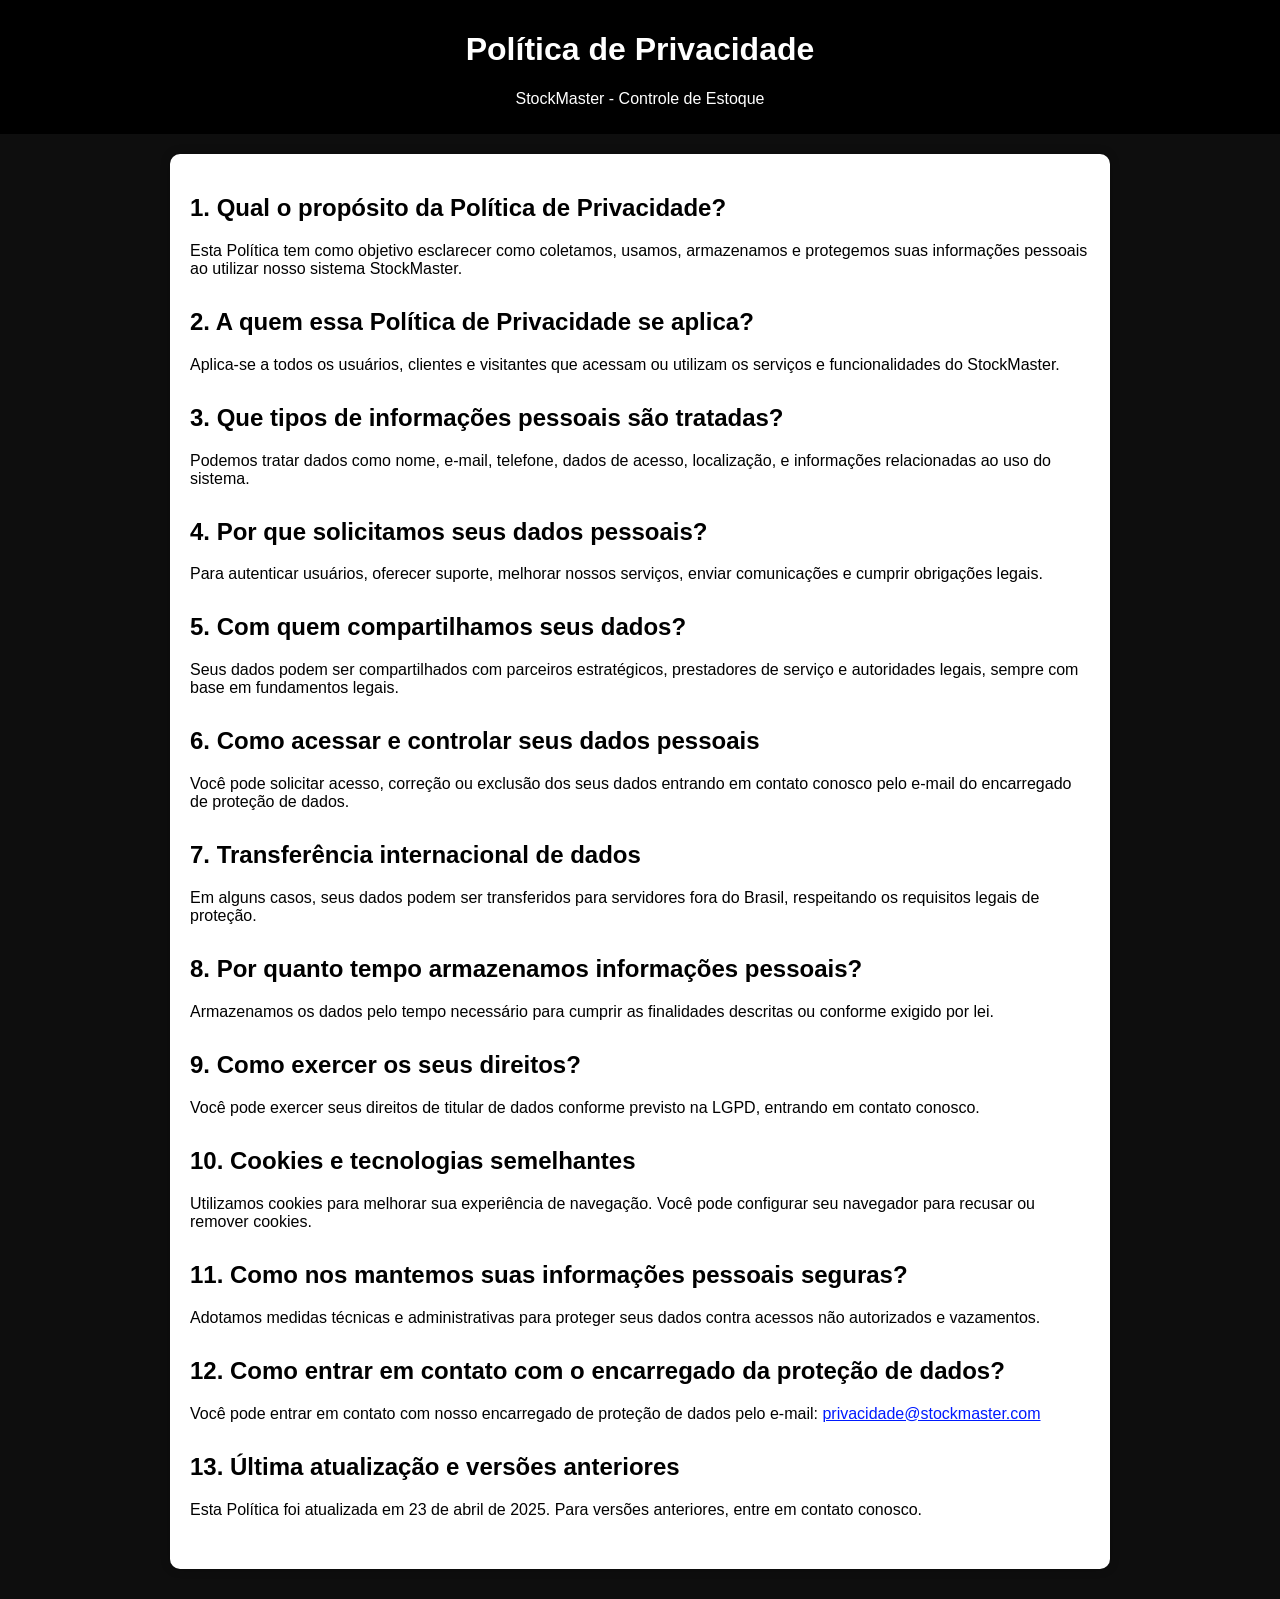
==== politica.html @ f8f4e253 "Initial commit" ====
<!DOCTYPE html>
<html lang="pt-br">
<head>
    <meta charset="UTF-8">
    <meta name="viewport" content="width=device-width, initial-scale=1.0">
    <link rel="stylesheet" href="style2.css">
    <title>Politica de Privacidade</title>
</head>
<body>
    <header>
        <h1>Política de Privacidade</h1>
        <p>StockMaster - Controle de Estoque</p>
      </header>
    
      <div class="container">
    
        <section>
          <h2>1. Qual o propósito da Política de Privacidade?</h2>
          <p>Esta Política tem como objetivo esclarecer como coletamos, usamos, armazenamos e protegemos suas informações pessoais ao utilizar nosso sistema StockMaster.</p>
        </section>
    
        <section>
          <h2>2. A quem essa Política de Privacidade se aplica?</h2>
          <p>Aplica-se a todos os usuários, clientes e visitantes que acessam ou utilizam os serviços e funcionalidades do StockMaster.</p>
        </section>
    
        <section>
          <h2>3. Que tipos de informações pessoais são tratadas?</h2>
          <p>Podemos tratar dados como nome, e-mail, telefone, dados de acesso, localização, e informações relacionadas ao uso do sistema.</p>
        </section>
    
        <section>
          <h2>4. Por que solicitamos seus dados pessoais?</h2>
          <p>Para autenticar usuários, oferecer suporte, melhorar nossos serviços, enviar comunicações e cumprir obrigações legais.</p>
        </section>
    
        <section>
          <h2>5. Com quem compartilhamos seus dados?</h2>
          <p>Seus dados podem ser compartilhados com parceiros estratégicos, prestadores de serviço e autoridades legais, sempre com base em fundamentos legais.</p>
        </section>
    
        <section>
          <h2>6. Como acessar e controlar seus dados pessoais</h2>
          <p>Você pode solicitar acesso, correção ou exclusão dos seus dados entrando em contato conosco pelo e-mail do encarregado de proteção de dados.</p>
        </section>
    
        <section>
          <h2>7. Transferência internacional de dados</h2>
          <p>Em alguns casos, seus dados podem ser transferidos para servidores fora do Brasil, respeitando os requisitos legais de proteção.</p>
        </section>
    
        <section>
          <h2>8. Por quanto tempo armazenamos informações pessoais?</h2>
          <p>Armazenamos os dados pelo tempo necessário para cumprir as finalidades descritas ou conforme exigido por lei.</p>
        </section>
    
        <section>
          <h2>9. Como exercer os seus direitos?</h2>
          <p>Você pode exercer seus direitos de titular de dados conforme previsto na LGPD, entrando em contato conosco.</p>
        </section>
    
        <section>
          <h2>10. Cookies e tecnologias semelhantes</h2>
          <p>Utilizamos cookies para melhorar sua experiência de navegação. Você pode configurar seu navegador para recusar ou remover cookies.</p>
        </section>
    
        <section>
          <h2>11. Como nos mantemos suas informações pessoais seguras?</h2>
          <p>Adotamos medidas técnicas e administrativas para proteger seus dados contra acessos não autorizados e vazamentos.</p>
        </section>
    
        <section>
          <h2>12. Como entrar em contato com o encarregado da proteção de dados?</h2>
          <p>Você pode entrar em contato com nosso encarregado de proteção de dados pelo e-mail: <a href="mailto:privacidade@stockmaster.com">privacidade@stockmaster.com</a></p>
        </section>
    
        <section>
          <h2>13. Última atualização e versões anteriores</h2>
          <p>Esta Política foi atualizada em 23 de abril de 2025. Para versões anteriores, entre em contato conosco.</p>
        </section>
    
      </div>
</body>
</html>
---- style2.css ----
body {
    font-family: Arial, sans-serif;
    margin: 0;
    background-color: #050505f5;
}
header {
    background-color: #000000;
    color: white;
    padding: 10px;
    text-align: center;
}
.container {
    padding: 20px 20px;
    max-width: 900px;
    margin: auto;
    margin-bottom: 30px;
    margin-top: 20px;
    border-radius: 10px;
    background-color: white;
    box-shadow: 0px 0px 10px rgba(0, 0, 0, 0.253);
}
h1{
    color: #ffffff;
}

h2{
    color: black;
}

section {
    margin-bottom: 30px;
}

a {
    color: #001aff;
    text-decoration: underline;
}
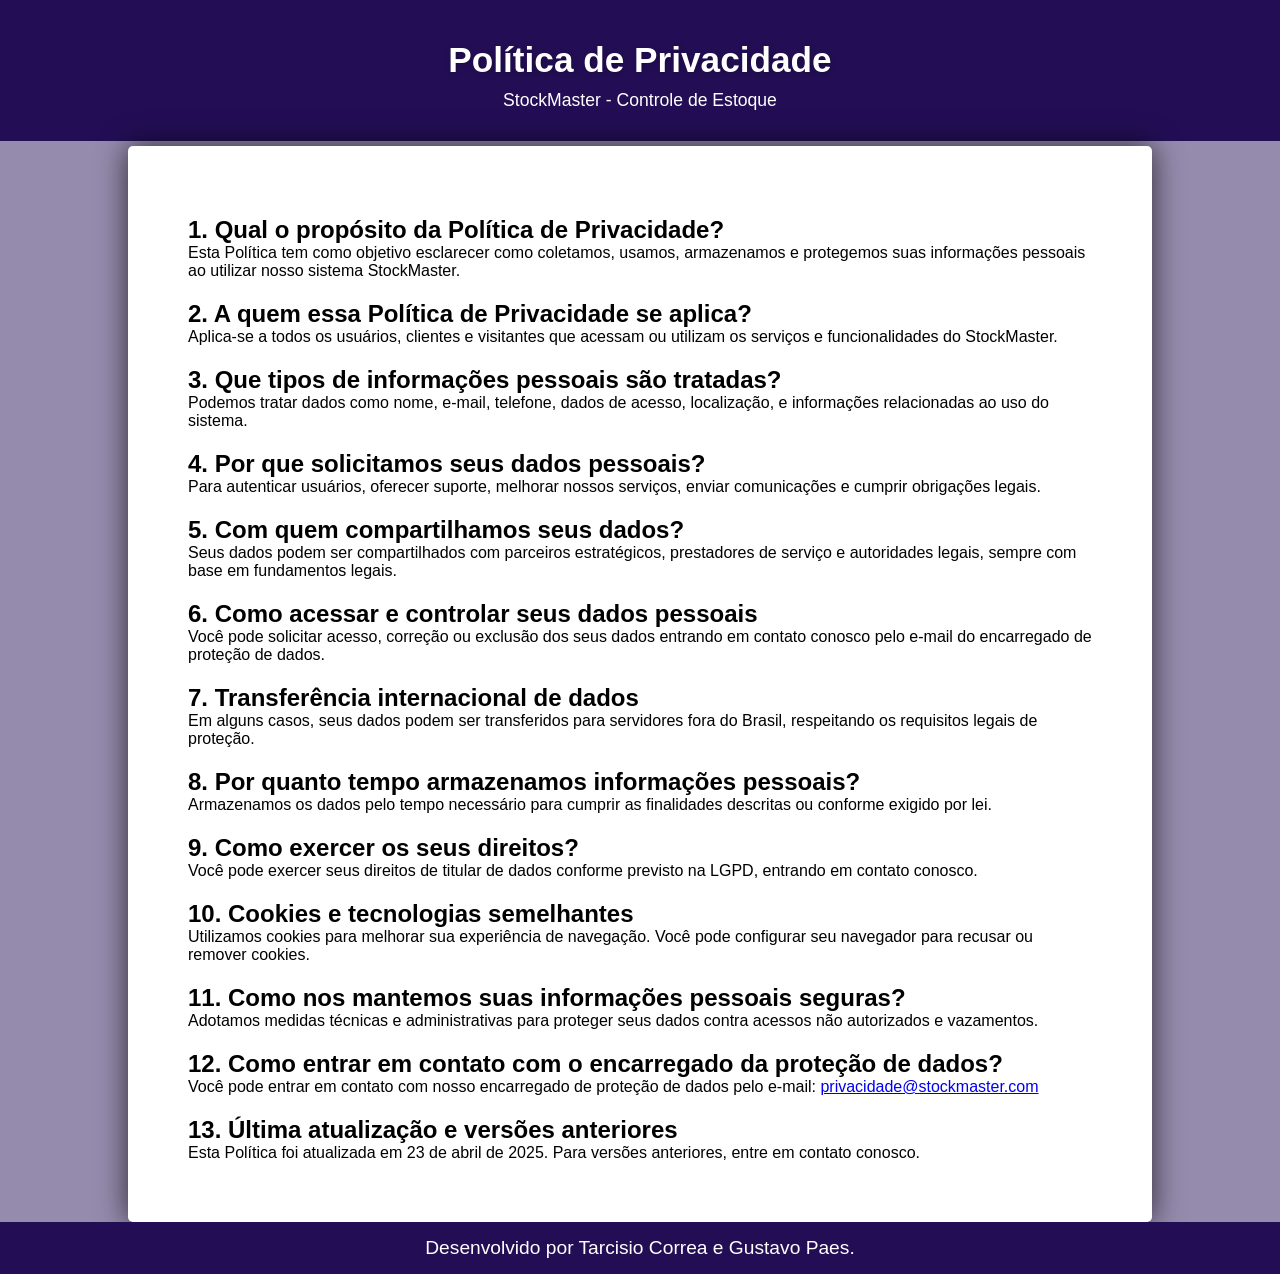
==== commit b9a2d33c: "atualizando estilos e adicionando politica seg" ====
--- a/politica.html
+++ b/politica.html
@@ -3,7 +3,7 @@
 <head>
     <meta charset="UTF-8">
     <meta name="viewport" content="width=device-width, initial-scale=1.0">
-    <link rel="stylesheet" href="style2.css">
+    <link rel="stylesheet" href="style/style2.css">
     <title>Politica de Privacidade</title>
 </head>
 <body>
@@ -80,5 +80,10 @@
         </section>
     
       </div>
+
+      <footer>
+        <p>Desenvolvido por Tarcisio Correa e Gustavo Paes.</p>
+      </footer>
+
 </body>
 </html>
--- a/style/style2.css
+++ b/style/style2.css
@@ -0,0 +1,56 @@
+*{
+    margin: 0;
+    padding: 0;
+    box-sizing: border-box;
+    font-family: Arial, Helvetica, sans-serif;
+}
+
+body{
+    display: flex;
+    flex-direction: column;
+    height: 100vh;
+    background-color: rgba(35, 14, 85, 0.479);
+}
+
+header{
+    background-color: rgb(35, 14, 85);
+    height: 150px;
+    text-align: center;
+    padding: 30px;
+    color: white;
+}
+
+header h1{
+    font-size: 2.2em;
+    margin: 10px;
+    color: white;
+    text-shadow: 1px 1px 5px rgba(0, 0, 0, 0.295);
+}
+
+header p{
+    color: white;
+    font-size: 1.1em;
+}
+
+.container{
+    padding: 50px;
+    background-color: white;
+    width: 80%;
+    margin: auto;
+    margin-top: 5px;
+    box-shadow: 0px 0px 30px rgba(0, 0, 0, 0.719);
+    border-radius: 5px;
+}
+
+.container section{
+    margin: 10px;
+    margin-top: 20px;
+}
+
+footer{
+    background-color:rgb(35, 14, 85);
+    color: white;
+    text-align: center;
+    padding: 15px;
+    font-size: 1.2em;
+}
